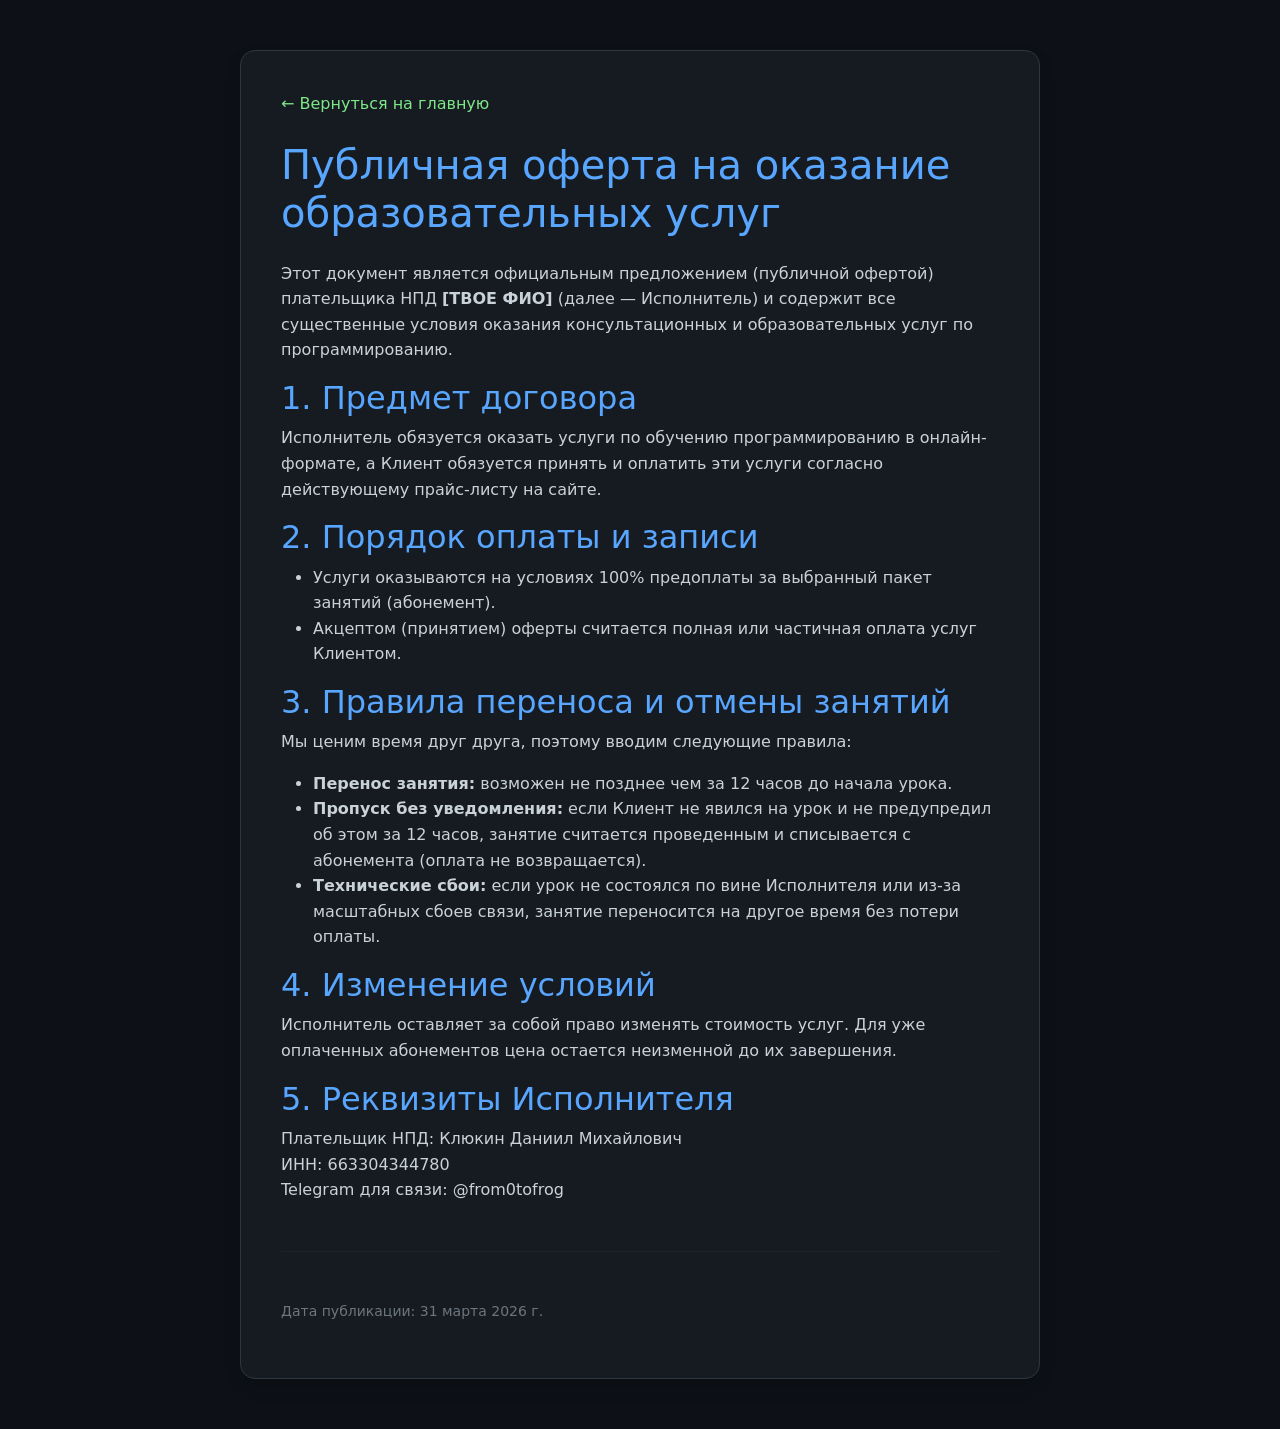
==== offer.html @ 3a8f3a41 "Documents + meta and new map section" ====
<!DOCTYPE html>
<html lang="ru">
<head>
    <meta charset="UTF-8">
    <meta name="viewport" content="width=device-width, initial-scale=1.0">
    <title>Публичная оферта — FromZeroToFrog</title>
    <link href="https://cdn.jsdelivr.net/npm/bootstrap@5.3.0/dist/css/bootstrap.min.css" rel="stylesheet">
    <style>
        body { background-color: #0d1117; color: #c9d1d9; line-height: 1.6; padding: 50px 0; }
        .doc-container { max-width: 800px; background: #161b22; padding: 40px; border-radius: 15px; border: 1px solid #30363d; }
        h1, h2, h3 { color: #58a6ff; }
        .back-link { color: #7ee787; text-decoration: none; }
    </style>
</head>
<body>
    <div class="container doc-container shadow">
        <a href="index.html" class="back-link">← Вернуться на главную</a>
        <h1 class="mt-4 mb-4">Публичная оферта на оказание образовательных услуг</h1>
        
        <p>Этот документ является официальным предложением (публичной офертой) плательщика НПД <strong>[ТВОЕ ФИО]</strong> (далее — Исполнитель) и содержит все существенные условия оказания консультационных и образовательных услуг по программированию.</p>

        <h2>1. Предмет договора</h2>
        <p>Исполнитель обязуется оказать услуги по обучению программированию в онлайн-формате, а Клиент обязуется принять и оплатить эти услуги согласно действующему прайс-листу на сайте.</p>

        <h2>2. Порядок оплаты и записи</h2>
        <ul>
            <li>Услуги оказываются на условиях 100% предоплаты за выбранный пакет занятий (абонемент).</li>
            <li>Акцептом (принятием) оферты считается полная или частичная оплата услуг Клиентом.</li>
        </ul>

        <h2>3. Правила переноса и отмены занятий</h2>
        <p>Мы ценим время друг друга, поэтому вводим следующие правила:</p>
        <ul>
            <li><strong>Перенос занятия:</strong> возможен не позднее чем за 12 часов до начала урока.</li>
            <li><strong>Пропуск без уведомления:</strong> если Клиент не явился на урок и не предупредил об этом за 12 часов, занятие считается проведенным и списывается с абонемента (оплата не возвращается).</li>
            <li><strong>Технические сбои:</strong> если урок не состоялся по вине Исполнителя или из-за масштабных сбоев связи, занятие переносится на другое время без потери оплаты.</li>
        </ul>

        <h2>4. Изменение условий</h2>
        <p>Исполнитель оставляет за собой право изменять стоимость услуг. Для уже оплаченных абонементов цена остается неизменной до их завершения.</p>

        <h2>5. Реквизиты Исполнителя</h2>
        <p>Плательщик НПД: Клюкин Даниил Михайлович<br>
        ИНН: 663304344780<br>
        Telegram для связи: @from0tofrog</p>

        <hr class="my-5" style="border-color: #30363d;">
        <p class="small text-secondary">Дата публикации: 31 марта 2026 г.</p>
    </div>
</body>
</html>
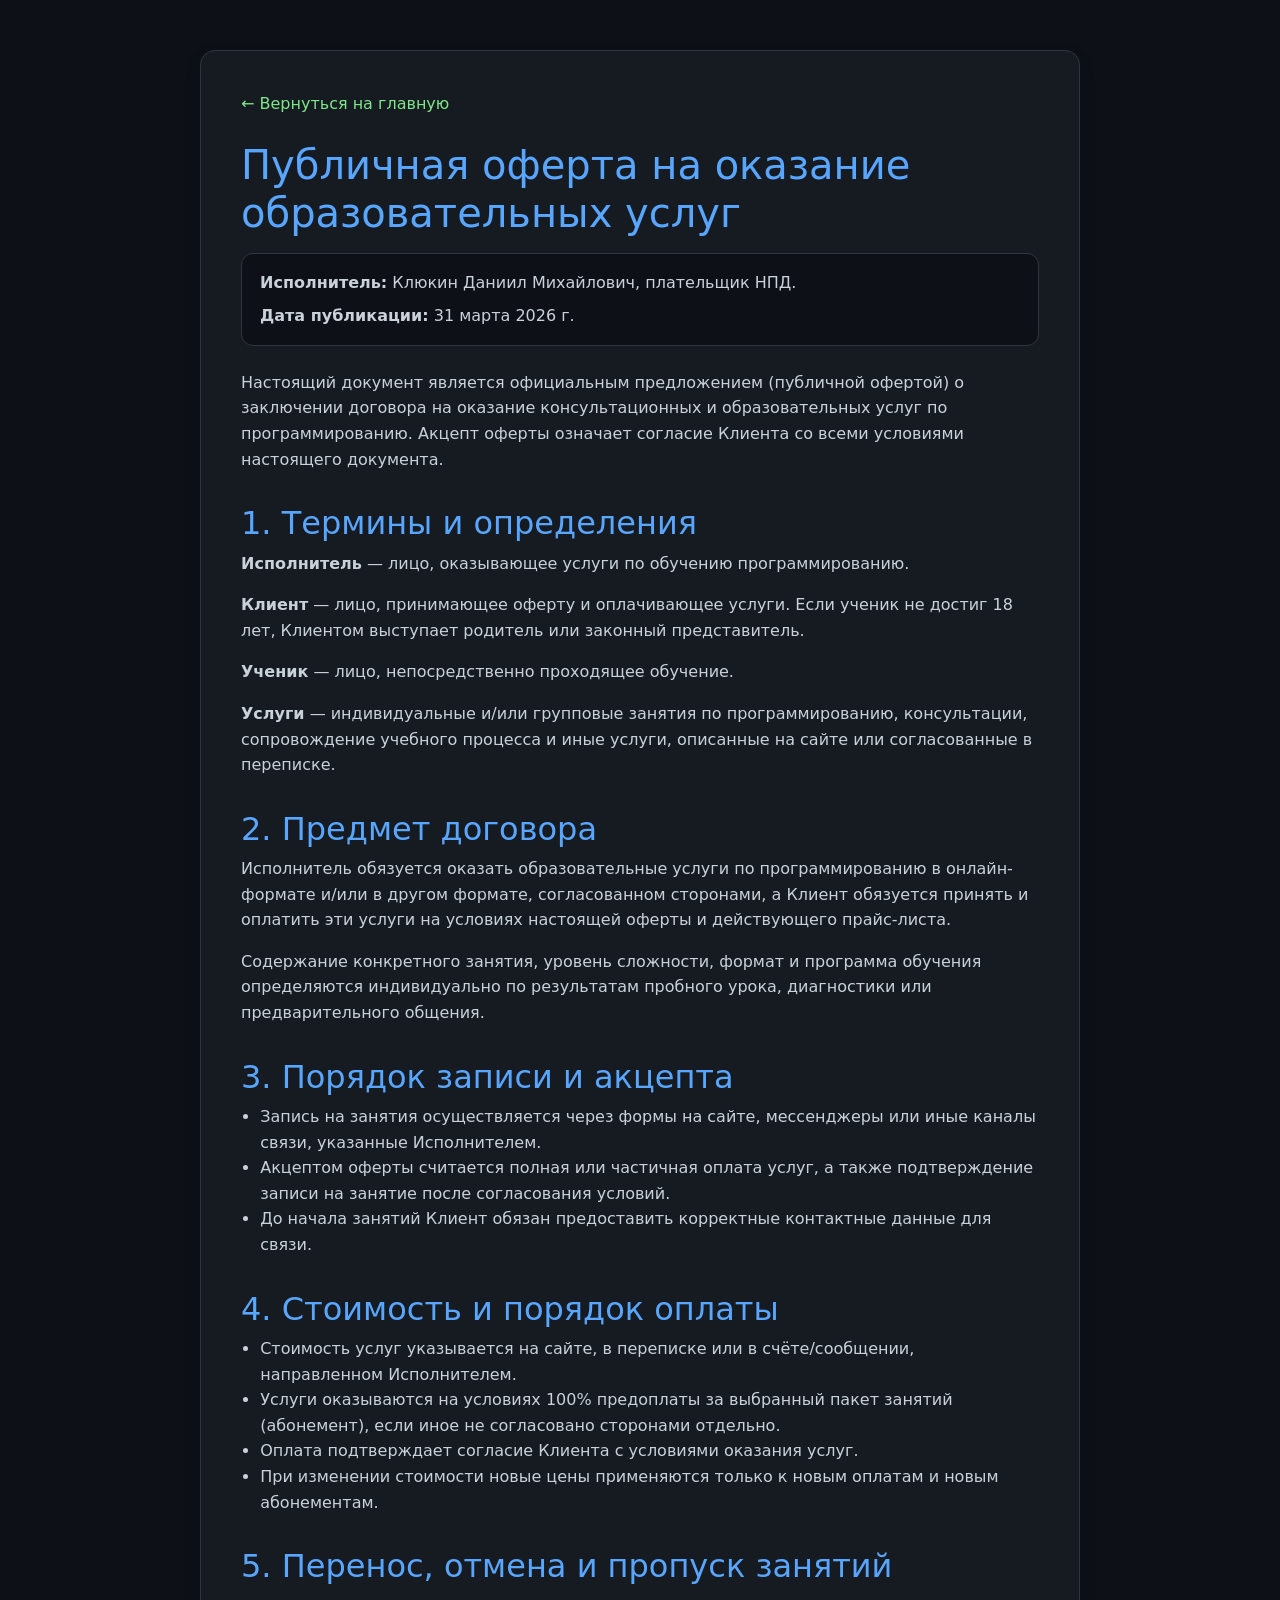
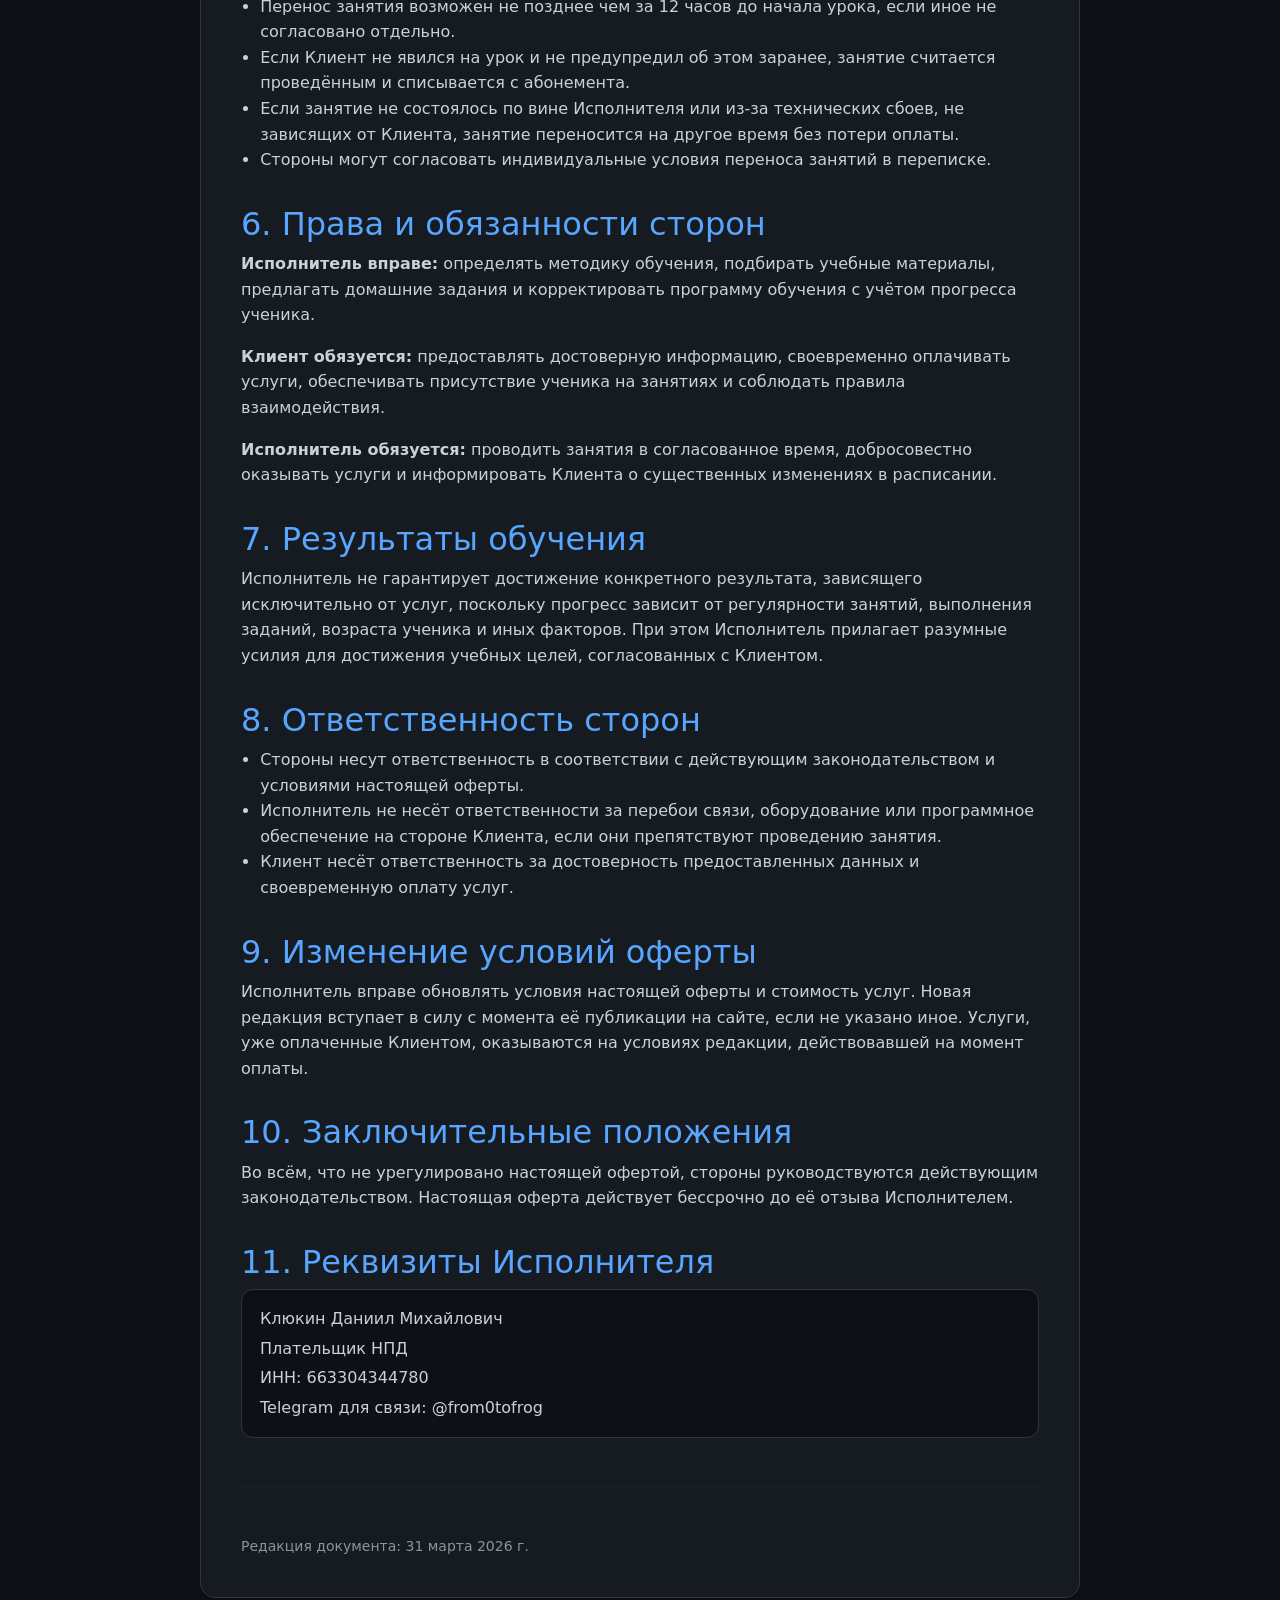
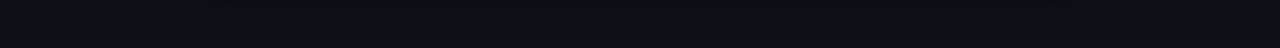
==== commit 4c45b6d6: "Legal documents updated" ====
--- a/offer.html
+++ b/offer.html
@@ -7,45 +7,93 @@
     <link href="https://cdn.jsdelivr.net/npm/bootstrap@5.3.0/dist/css/bootstrap.min.css" rel="stylesheet">
     <style>
         body { background-color: #0d1117; color: #c9d1d9; line-height: 1.6; padding: 50px 0; }
-        .doc-container { max-width: 800px; background: #161b22; padding: 40px; border-radius: 15px; border: 1px solid #30363d; }
+        .doc-container { max-width: 880px; background: #161b22; padding: 40px; border-radius: 15px; border: 1px solid #30363d; }
         h1, h2, h3 { color: #58a6ff; }
+        h2 { margin-top: 2rem; }
         .back-link { color: #7ee787; text-decoration: none; }
+        .muted-box { background: #0d1117; border: 1px solid #30363d; border-radius: 12px; padding: 16px 18px; }
+        .small-muted { color: #8b949e; }
+        a { color: #7ee787; }
+        ul { padding-left: 1.2rem; }
+        hr { border-color: #30363d; }
     </style>
 </head>
 <body>
     <div class="container doc-container shadow">
         <a href="index.html" class="back-link">← Вернуться на главную</a>
-        <h1 class="mt-4 mb-4">Публичная оферта на оказание образовательных услуг</h1>
-        
-        <p>Этот документ является официальным предложением (публичной офертой) плательщика НПД <strong>[ТВОЕ ФИО]</strong> (далее — Исполнитель) и содержит все существенные условия оказания консультационных и образовательных услуг по программированию.</p>
 
-        <h2>1. Предмет договора</h2>
-        <p>Исполнитель обязуется оказать услуги по обучению программированию в онлайн-формате, а Клиент обязуется принять и оплатить эти услуги согласно действующему прайс-листу на сайте.</p>
+        <h1 class="mt-4 mb-3">Публичная оферта на оказание образовательных услуг</h1>
+        <div class="muted-box mb-4">
+            <p class="mb-2"><strong>Исполнитель:</strong> Клюкин Даниил Михайлович, плательщик НПД.</p>
+            <p class="mb-0"><strong>Дата публикации:</strong> 31 марта 2026 г.</p>
+        </div>
 
-        <h2>2. Порядок оплаты и записи</h2>
+        <p>Настоящий документ является официальным предложением (публичной офертой) о заключении договора на оказание консультационных и образовательных услуг по программированию. Акцепт оферты означает согласие Клиента со всеми условиями настоящего документа.</p>
+
+        <h2>1. Термины и определения</h2>
+        <p><strong>Исполнитель</strong> — лицо, оказывающее услуги по обучению программированию.</p>
+        <p><strong>Клиент</strong> — лицо, принимающее оферту и оплачивающее услуги. Если ученик не достиг 18 лет, Клиентом выступает родитель или законный представитель.</p>
+        <p><strong>Ученик</strong> — лицо, непосредственно проходящее обучение.</p>
+        <p><strong>Услуги</strong> — индивидуальные и/или групповые занятия по программированию, консультации, сопровождение учебного процесса и иные услуги, описанные на сайте или согласованные в переписке.</p>
+
+        <h2>2. Предмет договора</h2>
+        <p>Исполнитель обязуется оказать образовательные услуги по программированию в онлайн-формате и/или в другом формате, согласованном сторонами, а Клиент обязуется принять и оплатить эти услуги на условиях настоящей оферты и действующего прайс-листа.</p>
+        <p>Содержание конкретного занятия, уровень сложности, формат и программа обучения определяются индивидуально по результатам пробного урока, диагностики или предварительного общения.</p>
+
+        <h2>3. Порядок записи и акцепта</h2>
         <ul>
-            <li>Услуги оказываются на условиях 100% предоплаты за выбранный пакет занятий (абонемент).</li>
-            <li>Акцептом (принятием) оферты считается полная или частичная оплата услуг Клиентом.</li>
+            <li>Запись на занятия осуществляется через формы на сайте, мессенджеры или иные каналы связи, указанные Исполнителем.</li>
+            <li>Акцептом оферты считается полная или частичная оплата услуг, а также подтверждение записи на занятие после согласования условий.</li>
+            <li>До начала занятий Клиент обязан предоставить корректные контактные данные для связи.</li>
         </ul>
 
-        <h2>3. Правила переноса и отмены занятий</h2>
-        <p>Мы ценим время друг друга, поэтому вводим следующие правила:</p>
+        <h2>4. Стоимость и порядок оплаты</h2>
         <ul>
-            <li><strong>Перенос занятия:</strong> возможен не позднее чем за 12 часов до начала урока.</li>
-            <li><strong>Пропуск без уведомления:</strong> если Клиент не явился на урок и не предупредил об этом за 12 часов, занятие считается проведенным и списывается с абонемента (оплата не возвращается).</li>
-            <li><strong>Технические сбои:</strong> если урок не состоялся по вине Исполнителя или из-за масштабных сбоев связи, занятие переносится на другое время без потери оплаты.</li>
+            <li>Стоимость услуг указывается на сайте, в переписке или в счёте/сообщении, направленном Исполнителем.</li>
+            <li>Услуги оказываются на условиях 100% предоплаты за выбранный пакет занятий (абонемент), если иное не согласовано сторонами отдельно.</li>
+            <li>Оплата подтверждает согласие Клиента с условиями оказания услуг.</li>
+            <li>При изменении стоимости новые цены применяются только к новым оплатам и новым абонементам.</li>
         </ul>
 
-        <h2>4. Изменение условий</h2>
-        <p>Исполнитель оставляет за собой право изменять стоимость услуг. Для уже оплаченных абонементов цена остается неизменной до их завершения.</p>
+        <h2>5. Перенос, отмена и пропуск занятий</h2>
+        <ul>
+            <li>Перенос занятия возможен не позднее чем за 12 часов до начала урока, если иное не согласовано отдельно.</li>
+            <li>Если Клиент не явился на урок и не предупредил об этом заранее, занятие считается проведённым и списывается с абонемента.</li>
+            <li>Если занятие не состоялось по вине Исполнителя или из-за технических сбоев, не зависящих от Клиента, занятие переносится на другое время без потери оплаты.</li>
+            <li>Стороны могут согласовать индивидуальные условия переноса занятий в переписке.</li>
+        </ul>
 
-        <h2>5. Реквизиты Исполнителя</h2>
-        <p>Плательщик НПД: Клюкин Даниил Михайлович<br>
-        ИНН: 663304344780<br>
-        Telegram для связи: @from0tofrog</p>
+        <h2>6. Права и обязанности сторон</h2>
+        <p><strong>Исполнитель вправе:</strong> определять методику обучения, подбирать учебные материалы, предлагать домашние задания и корректировать программу обучения с учётом прогресса ученика.</p>
+        <p><strong>Клиент обязуется:</strong> предоставлять достоверную информацию, своевременно оплачивать услуги, обеспечивать присутствие ученика на занятиях и соблюдать правила взаимодействия.</p>
+        <p><strong>Исполнитель обязуется:</strong> проводить занятия в согласованное время, добросовестно оказывать услуги и информировать Клиента о существенных изменениях в расписании.</p>
 
-        <hr class="my-5" style="border-color: #30363d;">
-        <p class="small text-secondary">Дата публикации: 31 марта 2026 г.</p>
+        <h2>7. Результаты обучения</h2>
+        <p>Исполнитель не гарантирует достижение конкретного результата, зависящего исключительно от услуг, поскольку прогресс зависит от регулярности занятий, выполнения заданий, возраста ученика и иных факторов. При этом Исполнитель прилагает разумные усилия для достижения учебных целей, согласованных с Клиентом.</p>
+
+        <h2>8. Ответственность сторон</h2>
+        <ul>
+            <li>Стороны несут ответственность в соответствии с действующим законодательством и условиями настоящей оферты.</li>
+            <li>Исполнитель не несёт ответственности за перебои связи, оборудование или программное обеспечение на стороне Клиента, если они препятствуют проведению занятия.</li>
+            <li>Клиент несёт ответственность за достоверность предоставленных данных и своевременную оплату услуг.</li>
+        </ul>
+
+        <h2>9. Изменение условий оферты</h2>
+        <p>Исполнитель вправе обновлять условия настоящей оферты и стоимость услуг. Новая редакция вступает в силу с момента её публикации на сайте, если не указано иное. Услуги, уже оплаченные Клиентом, оказываются на условиях редакции, действовавшей на момент оплаты.</p>
+
+        <h2>10. Заключительные положения</h2>
+        <p>Во всём, что не урегулировано настоящей офертой, стороны руководствуются действующим законодательством. Настоящая оферта действует бессрочно до её отзыва Исполнителем.</p>
+
+        <h2>11. Реквизиты Исполнителя</h2>
+        <div class="muted-box">
+            <p class="mb-1">Клюкин Даниил Михайлович</p>
+            <p class="mb-1">Плательщик НПД</p>
+            <p class="mb-1">ИНН: 663304344780</p>
+            <p class="mb-0">Telegram для связи: @from0tofrog</p>
+        </div>
+
+        <hr class="my-5">
+        <p class="small small-muted mb-0">Редакция документа: 31 марта 2026 г.</p>
     </div>
 </body>
-</html>+</html>
